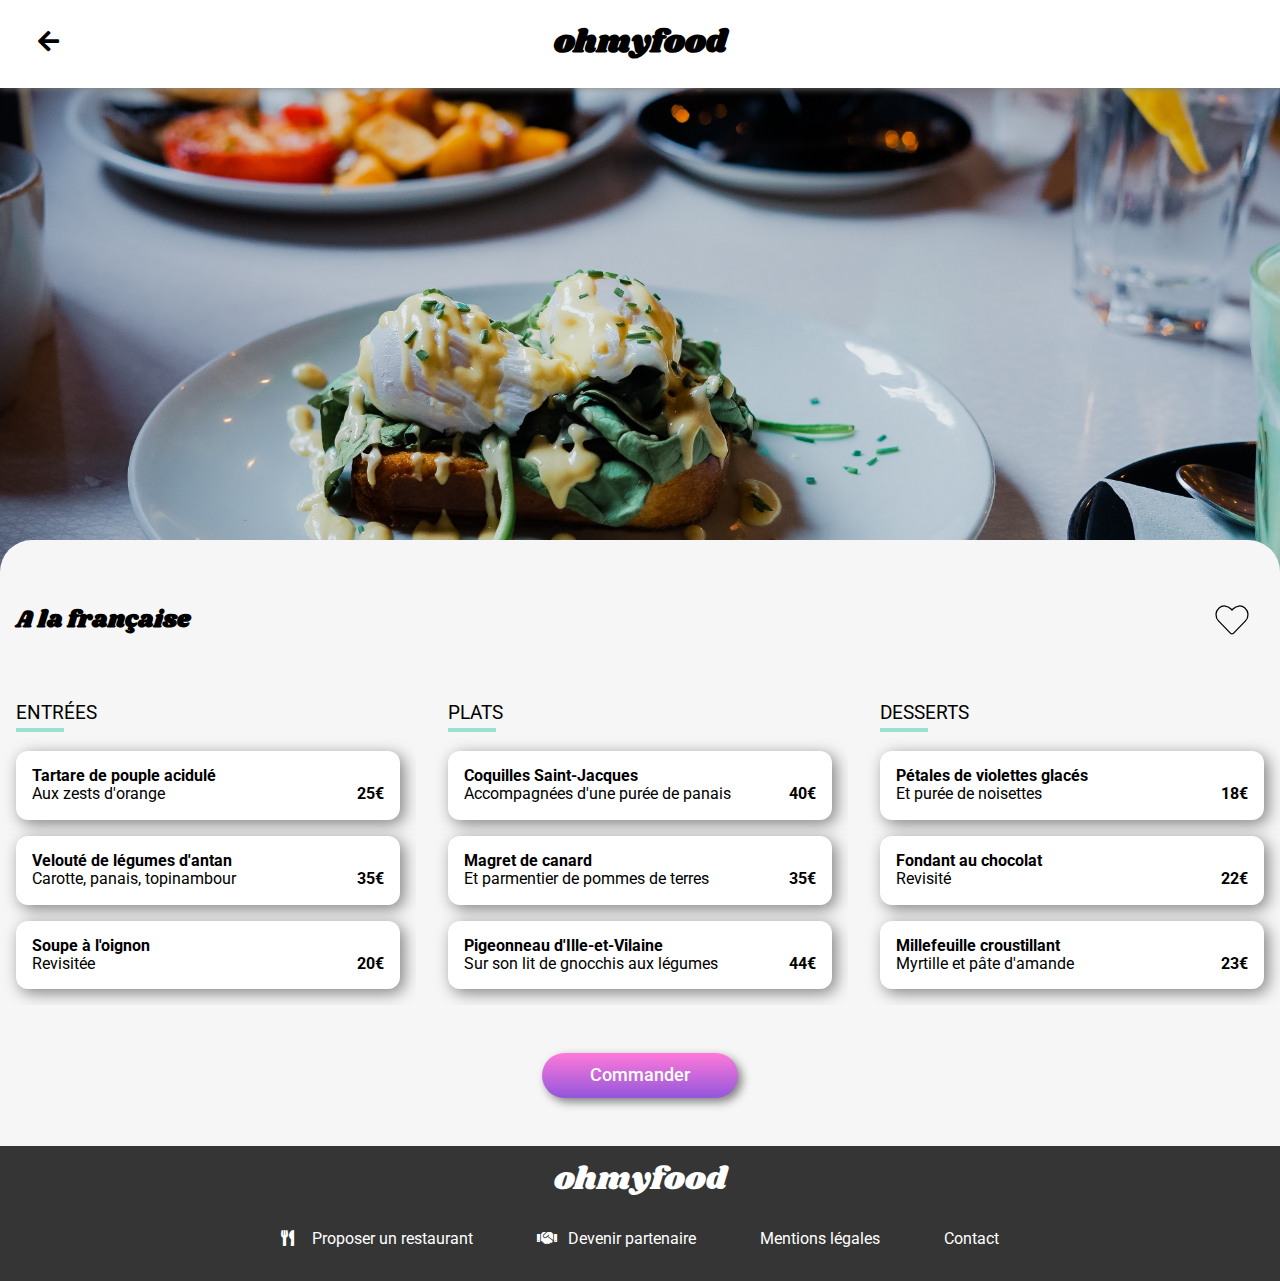
==== a-la-francaise.html @ 1abe5b37 "Ajout du coeur sur a la francaise" ====
<!DOCTYPE html>
<html lang="fr">
<head>
    <meta charset="UTF-8">
    <meta http-equiv="X-UA-Compatible" content="IE=edge">
    <meta name="viewport" content="width=device-width, initial-scale=1.0">
    <title>Le Palette du goût - ohmyfood</title>
    <link rel="stylesheet" href="https://cdnjs.cloudflare.com/ajax/libs/font-awesome/5.15.4/css/all.min.css">
    <link rel="stylesheet" href="stylesheets/main.css">
</head>
<body>

    <header class="header header--arrow">
        <div class="header__container">
            <a href="index.html">
                <i class="fas fa-arrow-left header__icon"></i>
            </a>

            <h1 class="header__logo">ohmyfood</h1>
        </div>
    </header>

    <div class="background">
        <img src="images/restaurants/a-la-francaise.jpg" alt="#" class="background__image">
    </div>


    <main class="main">
        <div class="main__content">
            <h2 class="main__title">A la française</h2>
            <div class=" main__button card__heart">
                <svg class="main__icon card__icon" viewBox="0 0 512 512" title="heart">
                  <path d="M462.3 62.6C407.5 15.9 326 24.3 275.7 76.2L256 96.5l-19.7-20.3C186.1 24.3 104.5 15.9 49.7 62.6c-62.8 53.6-66.1 149.8-9.9 207.9l193.5 199.8c12.5 12.9 32.8 12.9 45.3 0l193.5-199.8c56.3-58.1 53-154.3-9.8-207.9z" />
                  <linearGradient id="heart-gradient" x1="1" x2="1" y1="0" y2="1">
                    <stop offset="0%" stop-color="#9356DC"/>
                    <stop offset="100%" stop-color="#FF79DA"/>
                  </linearGradient>
                </svg>
            </div>
        </div>

        <section class="menu">
            <div class="menu__course">
                <h3 class="menu__title">Entrées</h3>
                <div class="menu__item">
                    <div class="menu__content">
                        <h4 class="menu__name">Tartare de pouple acidulé</h4>
                        <p class="menu__description">Aux zests d'orange</p>                       
                    </div>
                    <div class="menu__price">25€</div>
                </div>

                <div class="menu__item">
                    <div class="menu__content">
                        <h4 class="menu__name">Velouté de légumes d'antan</h4>
                        <p class="menu__description">Carotte, panais, topinambour</p>                       
                    </div>
                    <div class="menu__price">35€</div>
                </div>

                <div class="menu__item">
                    <div class="menu__content">
                        <h4 class="menu__name">Soupe à l'oignon</h4>
                        <p class="menu__description">Revisitée</p>                       
                    </div>
                    <div class="menu__price">20€</div>
                </div>
            </div>

            <div class="menu__course">
                <h3 class="menu__title">Plats</h3>
                <div class="menu__item">
                    <div class="menu__content">
                        <h4 class="menu__name">Coquilles Saint-Jacques</h4>
                        <p class="menu__description">Accompagnées d'une purée de panais</p>                       
                    </div>
                    <div class="menu__price">40€</div>
                </div>

                <div class="menu__item">
                    <div class="menu__content">
                        <h4 class="menu__name">Magret de canard</h4>
                        <p class="menu__description">Et parmentier de pommes de terres</p>                       
                    </div>
                    <div class="menu__price">35€</div>
                </div>

                <div class="menu__item">
                    <div class="menu__content">
                        <h4 class="menu__name">Pigeonneau d'Ille-et-Vilaine</h4>
                        <p class="menu__description">Sur son lit de gnocchis aux légumes</p>                       
                    </div>
                    <div class="menu__price">44€</div>
                </div>
            </div>

            <div class="menu__course">
                <h3 class="menu__title">Desserts</h3>
                <div class="menu__item">
                    <div class="menu__content">
                        <h4 class="menu__name">Pétales de violettes glacés</h4>
                        <p class="menu__description">Et purée de noisettes</p>                       
                    </div>
                    <div class="menu__price">18€</div>
                </div>

                <div class="menu__item">
                    <div class="menu__content">
                        <h4 class="menu__name">Fondant au chocolat</h4>
                        <p class="menu__description">Revisité</p>                       
                    </div>
                    <div class="menu__price">22€</div>
                </div>

                <div class="menu__item">
                    <div class="menu__content">
                        <h4 class="menu__name">Millefeuille croustillant</h4>
                        <p class="menu__description">Myrtille et pâte d'amande</p>                       
                    </div>
                    <div class="menu__price">23€</div>
                </div>
            </div>
        </section>

        <div class="main__button">
            <button class="btn btn--restaurant">Commander</button>
        </div>

        </div>
    </main>

    <footer class="footer">
        <div class="footer__container">
            <span class="footer__logo">ohmyfood</span>
            <ul class="footer__list">
                <li class="footer__element">
                    <a href="#" class="footer__link">
                        <i class="fas fa-utensils footer__icon"></i>
                        Proposer un restaurant
                    </a>
                </li>

                <li class="footer__element">
                    <a href="#" class="footer__link">
                        <i class="fas fa-handshake footer__icon"></i>
                        Devenir partenaire
                    </a>
                </li>

                <li class="footer__element">
                    <a href="#" class="footer__link">Mentions légales</a>
                </li>

                <li class="footer__element">
                    <a href="mailto:janedoe@example.com" class="footer__link">Contact</a>
                </li>
            </ul>
        </div>
    </footer>
    
</body>
</html>
---- stylesheets/main.css ----
@import url("https://fonts.googleapis.com/css2?family=Roboto:ital,wght@0,100;0,300;0,400;0,500;0,700;0,900;1,100;1,300;1,400;1,500;1,700;1,900&display=swap");
@import url("https://fonts.googleapis.com/css2?family=Shrikhand&display=swap");
/*! normalize.css v8.0.1 | MIT License | github.com/necolas/normalize.css */
/* Document
   ========================================================================== */
/**
 * 1. Correct the line height in all browsers.
 * 2. Prevent adjustments of font size after orientation changes in iOS.
 */
html {
  line-height: 1.15;
  /* 1 */
  -webkit-text-size-adjust: 100%;
  /* 2 */
}

/* Sections
   ========================================================================== */
/**
 * Remove the margin in all browsers.
 */
body {
  margin: 0;
}

/**
 * Render the `main` element consistently in IE.
 */
main {
  display: block;
}

/**
 * Correct the font size and margin on `h1` elements within `section` and
 * `article` contexts in Chrome, Firefox, and Safari.
 */
h1 {
  font-size: 2em;
  margin: 0.67em 0;
}

/* Grouping content
   ========================================================================== */
/**
 * 1. Add the correct box sizing in Firefox.
 * 2. Show the overflow in Edge and IE.
 */
hr {
  box-sizing: content-box;
  /* 1 */
  height: 0;
  /* 1 */
  overflow: visible;
  /* 2 */
}

/**
 * 1. Correct the inheritance and scaling of font size in all browsers.
 * 2. Correct the odd `em` font sizing in all browsers.
 */
pre {
  font-family: monospace, monospace;
  /* 1 */
  font-size: 1em;
  /* 2 */
}

/* Text-level semantics
   ========================================================================== */
/**
 * Remove the gray background on active links in IE 10.
 */
a {
  background-color: transparent;
}

/**
 * 1. Remove the bottom border in Chrome 57-
 * 2. Add the correct text decoration in Chrome, Edge, IE, Opera, and Safari.
 */
abbr[title] {
  border-bottom: none;
  /* 1 */
  text-decoration: underline;
  /* 2 */
  text-decoration: underline dotted;
  /* 2 */
}

/**
 * Add the correct font weight in Chrome, Edge, and Safari.
 */
b,
strong {
  font-weight: bolder;
}

/**
 * 1. Correct the inheritance and scaling of font size in all browsers.
 * 2. Correct the odd `em` font sizing in all browsers.
 */
code,
kbd,
samp {
  font-family: monospace, monospace;
  /* 1 */
  font-size: 1em;
  /* 2 */
}

/**
 * Add the correct font size in all browsers.
 */
small {
  font-size: 80%;
}

/**
 * Prevent `sub` and `sup` elements from affecting the line height in
 * all browsers.
 */
sub,
sup {
  font-size: 75%;
  line-height: 0;
  position: relative;
  vertical-align: baseline;
}

sub {
  bottom: -0.25em;
}

sup {
  top: -0.5em;
}

/* Embedded content
   ========================================================================== */
/**
 * Remove the border on images inside links in IE 10.
 */
img {
  border-style: none;
}

/* Forms
   ========================================================================== */
/**
 * 1. Change the font styles in all browsers.
 * 2. Remove the margin in Firefox and Safari.
 */
button,
input,
optgroup,
select,
textarea {
  font-family: inherit;
  /* 1 */
  font-size: 100%;
  /* 1 */
  line-height: 1.15;
  /* 1 */
  margin: 0;
  /* 2 */
}

/**
 * Show the overflow in IE.
 * 1. Show the overflow in Edge.
 */
button,
input {
  /* 1 */
  overflow: visible;
}

/**
 * Remove the inheritance of text transform in Edge, Firefox, and IE.
 * 1. Remove the inheritance of text transform in Firefox.
 */
button,
select {
  /* 1 */
  text-transform: none;
}

/**
 * Correct the inability to style clickable types in iOS and Safari.
 */
button,
[type=button],
[type=reset],
[type=submit] {
  -webkit-appearance: button;
}

/**
 * Remove the inner border and padding in Firefox.
 */
button::-moz-focus-inner,
[type=button]::-moz-focus-inner,
[type=reset]::-moz-focus-inner,
[type=submit]::-moz-focus-inner {
  border-style: none;
  padding: 0;
}

/**
 * Restore the focus styles unset by the previous rule.
 */
button:-moz-focusring,
[type=button]:-moz-focusring,
[type=reset]:-moz-focusring,
[type=submit]:-moz-focusring {
  outline: 1px dotted ButtonText;
}

/**
 * Correct the padding in Firefox.
 */
fieldset {
  padding: 0.35em 0.75em 0.625em;
}

/**
 * 1. Correct the text wrapping in Edge and IE.
 * 2. Correct the color inheritance from `fieldset` elements in IE.
 * 3. Remove the padding so developers are not caught out when they zero out
 *    `fieldset` elements in all browsers.
 */
legend {
  box-sizing: border-box;
  /* 1 */
  color: inherit;
  /* 2 */
  display: table;
  /* 1 */
  max-width: 100%;
  /* 1 */
  padding: 0;
  /* 3 */
  white-space: normal;
  /* 1 */
}

/**
 * Add the correct vertical alignment in Chrome, Firefox, and Opera.
 */
progress {
  vertical-align: baseline;
}

/**
 * Remove the default vertical scrollbar in IE 10+.
 */
textarea {
  overflow: auto;
}

/**
 * 1. Add the correct box sizing in IE 10.
 * 2. Remove the padding in IE 10.
 */
[type=checkbox],
[type=radio] {
  box-sizing: border-box;
  /* 1 */
  padding: 0;
  /* 2 */
}

/**
 * Correct the cursor style of increment and decrement buttons in Chrome.
 */
[type=number]::-webkit-inner-spin-button,
[type=number]::-webkit-outer-spin-button {
  height: auto;
}

/**
 * 1. Correct the odd appearance in Chrome and Safari.
 * 2. Correct the outline style in Safari.
 */
[type=search] {
  -webkit-appearance: textfield;
  /* 1 */
  outline-offset: -2px;
  /* 2 */
}

/**
 * Remove the inner padding in Chrome and Safari on macOS.
 */
[type=search]::-webkit-search-decoration {
  -webkit-appearance: none;
}

/**
 * 1. Correct the inability to style clickable types in iOS and Safari.
 * 2. Change font properties to `inherit` in Safari.
 */
::-webkit-file-upload-button {
  -webkit-appearance: button;
  /* 1 */
  font: inherit;
  /* 2 */
}

/* Interactive
   ========================================================================== */
/*
 * Add the correct display in Edge, IE 10+, and Firefox.
 */
details {
  display: block;
}

/*
 * Add the correct display in all browsers.
 */
summary {
  display: list-item;
}

/* Misc
   ========================================================================== */
/**
 * Add the correct display in IE 10+.
 */
template {
  display: none;
}

/**
 * Add the correct display in IE 10.
 */
[hidden] {
  display: none;
}

body {
  font-family: "Roboto", sans-serif;
}

.btn {
  text-decoration: none;
  border: none;
  padding: 0.75rem 1.5rem;
  font-weight: 500;
  font-size: 1.1rem;
  color: #fff;
  cursor: pointer;
  box-shadow: 0.25rem 0.25rem 10px gray;
  background-image: linear-gradient(0deg, #9356DC, #FF79DA);
  border-radius: 100px;
  transition-duration: 0.25s;
  /** transition au survol */
}
.btn:hover {
  box-shadow: 0.25rem 0.25rem 10px black;
  opacity: 0.9;
}
.btn--restaurant {
  padding: 0.75rem 3rem;
}

.header {
  position: relative;
  padding: 0.25rem;
  box-shadow: 0 0 0.5rem gray;
}
.header__logo {
  font-family: "Shrikhand", sans-serif;
  text-align: center;
}
.header__icon {
  display: flex;
  align-items: center;
  justify-content: center;
  position: absolute;
  left: 2rem;
  height: 2rem;
  width: 2rem;
  font-size: 1.5rem;
  color: #000;
}
.header--arrow {
  position: relative;
}

.footer {
  background-color: #353535;
}
.footer__container {
  display: flex;
  flex-direction: column;
  padding: 1rem;
  position: relative;
  max-width: 1280px;
  margin: auto;
}
.footer__logo {
  font-family: "Shrikhand", sans-serif;
  color: #fff;
  font-size: 1.2rem;
  margin: 0 0 1rem;
}
.footer__list {
  padding: 0;
  margin: 0;
  list-style: none;
}
.footer__element {
  margin: 0.5rem 0;
}
.footer__element:first-child {
  margin-top: 0;
}
.footer__link {
  color: #fff;
  text-decoration: none;
}
.footer__icon {
  width: 1.2rem;
  margin-right: 0.5rem;
}

.city {
  display: flex;
  justify-content: center;
  padding: 1.25rem 1rem;
  background-color: #F3F3F3;
}
.city__form {
  margin: auto;
}
.city__icon {
  margin-right: 0.5rem;
}
.city__input {
  width: 50%;
  border: none;
  background-color: #F3F3F3;
  font-size: 1.1rem;
}

.explore {
  padding: 2rem;
  text-align: center;
  background-color: #FAFAFA;
}
.explore__title {
  margin: 0;
}
.explore__subtitle {
  font-weight: 300;
  margin: 1.5rem 0;
}

.tutorial {
  padding: 2rem 1rem;
}
.tutorial__container {
  max-width: 1200px;
  position: relative;
  margin: auto;
}
.tutorial__title {
  margin-top: 0;
}
.tutorial__list {
  margin: 0;
  padding: 0;
  list-style: none;
  counter-reset: listNumber;
}
.tutorial__step {
  display: flex;
  position: relative;
  padding: 1.5rem;
  margin: 1rem 0 1rem 0.75rem;
  box-shadow: 0.25rem 0.25rem 0.5rem gray;
  border-radius: 1.25rem;
  background-color: #F6F6F6;
}
.tutorial__step::before {
  display: flex;
  justify-content: center;
  align-items: center;
  counter-increment: listNumber 1;
  content: counter(listNumber) " ";
  background-color: #9356DC;
  height: 1.5rem;
  width: 1.5rem;
  border-radius: 100px;
  color: #fff;
  position: absolute;
  left: -0.75rem;
}
.tutorial__icon {
  margin-right: 1rem;
  color: #7E7E7E;
}

.restaurant {
  background-color: #F6F6F6;
  padding: 2rem 1rem;
}
.restaurant__container {
  max-width: 1280px;
  margin: auto;
  position: relative;
}
.restaurant__cards {
  display: grid;
  grid-template-columns: repeat(1, 1fr);
  column-gap: 2rem;
  row-gap: 2rem;
}

.card {
  display: block;
  color: inherit;
  background-color: #fff;
  position: relative;
  text-decoration: none;
  border-radius: 1rem;
  transition: transform 400ms;
}
.card__image {
  object-fit: cover;
  box-shadow: none;
  border-radius: 1rem 1rem 0 0;
  border: none;
  width: 100%;
  height: 12rem;
}
.card__new {
  position: absolute;
  top: 1rem;
  right: 0.75rem;
  background-color: #99e2d0;
  color: #1B6150;
  padding: 0.5rem;
  border-radius: 0.125rem;
}
.card__content {
  display: flex;
  align-items: center;
  padding: 1rem;
  position: relative;
}
.card__text {
  flex: 1;
}
.card__title {
  margin: 0 0 0.25rem;
}
.card__subtitle {
  margin: 0;
}
.card__heart {
  display: flex;
  align-items: center;
  justify-content: center;
  height: 2rem;
  width: 2rem;
  border: none;
  padding: 0;
  cursor: pointer;
  position: relative;
  fill: transparent;
  stroke: black;
  stroke-width: 20;
}
.card__icon {
  font-size: 2rem;
  overflow: visible;
}
@keyframes change-color {
  0% {
    stroke: 20;
    fill: url(#heart-gradient);
    fill-opacity: 0;
  }
  50% {
    stroke: 10;
    fill: url(#heart-gradient);
    fill-opacity: 0.5;
  }
  100% {
    stroke: none;
    fill: url(#heart-gradient);
    fill-opacity: 1;
  }
}
.card__icon:hover {
  animation: change-color 300ms forwards;
}

.background__image {
  object-fit: cover;
  max-width: 100%;
  width: 100%;
  max-height: 32rem;
}

.main {
  position: relative;
  background-color: #F6F6F6;
  border-radius: 2rem 2rem 0 0;
  margin: auto;
  margin-top: -4rem;
  max-width: 1280px;
}
.main__content {
  display: flex;
  align-items: center;
  justify-content: space-between;
  padding: 1rem 2rem 0 1rem;
}
.main__title {
  font-family: "Shrikhand", sans-serif;
}
.main__icon {
  display: flex;
  justify-content: center;
  align-items: center;
  font-size: 2rem;
}
.main__button {
  display: flex;
  justify-content: center;
  padding: 3rem 0;
}

.menu {
  display: grid;
  /*   &__name, &__description{
         white-space: nowrap;
         text-overflow: ellipsis;
         overflow: hidden;
     }*/
}
.menu__course {
  max-width: 100%;
  overflow: hidden;
  padding: 0 1rem;
}
.menu__title {
  text-transform: uppercase;
  position: relative;
  padding-bottom: 0.5rem;
  font-weight: 400;
}
.menu__title::after {
  content: "";
  background-color: #99E2D0;
  height: 0.25rem;
  width: 3rem;
  position: absolute;
  left: 0;
  bottom: 0;
}
.menu__item {
  display: flex;
  background-color: #fff;
  border-radius: 0.75rem;
  box-shadow: 0.25rem 0.25rem 1rem gray;
  margin: 1rem 0;
  cursor: pointer;
  padding: 1rem;
  overflow: hidden;
}
.menu__content {
  flex: 1;
}
.menu__name {
  margin: 0;
}
.menu__description {
  margin: 0;
}
.menu__price {
  display: flex;
  align-items: flex-end;
  padding-left: 0.5rem;
  font-weight: 700;
}
.menu__check {
  display: flex;
  align-items: center;
  justify-content: center;
  background-color: #99E2D0;
  width: 4rem;
  margin: -1rem -5rem -1rem 1rem;
}

.check-wrap {
  display: flex;
  justify-content: center;
  align-items: center;
  background-color: #fff;
  height: 1.6rem;
  width: 1.6rem;
  border-radius: 100px;
}
.check-wrap__icon {
  color: #99E2D0;
}

@media screen and (min-width: 1100px) {
  .tutorial__list {
    display: flex;
  }
  .tutorial__step {
    flex: 1;
    margin: 0 0 0 2rem;
  }
  .tutorial__step:first-child {
    margin-left: 0.75rem;
  }

  .restaurant__cards {
    grid-template-columns: repeat(2, 1fr);
  }

  .footer__logo {
    text-align: center;
    font-size: 2rem;
  }
  .footer__list {
    display: flex;
    justify-content: center;
    margin: 1rem 0;
  }
  .footer__element {
    margin: 0 2rem;
  }
}
@media screen and (min-width: 1000px) {
  .menu {
    grid-template-columns: repeat(3, 1fr);
    column-gap: 1rem;
  }
}

/*# sourceMappingURL=main.css.map */
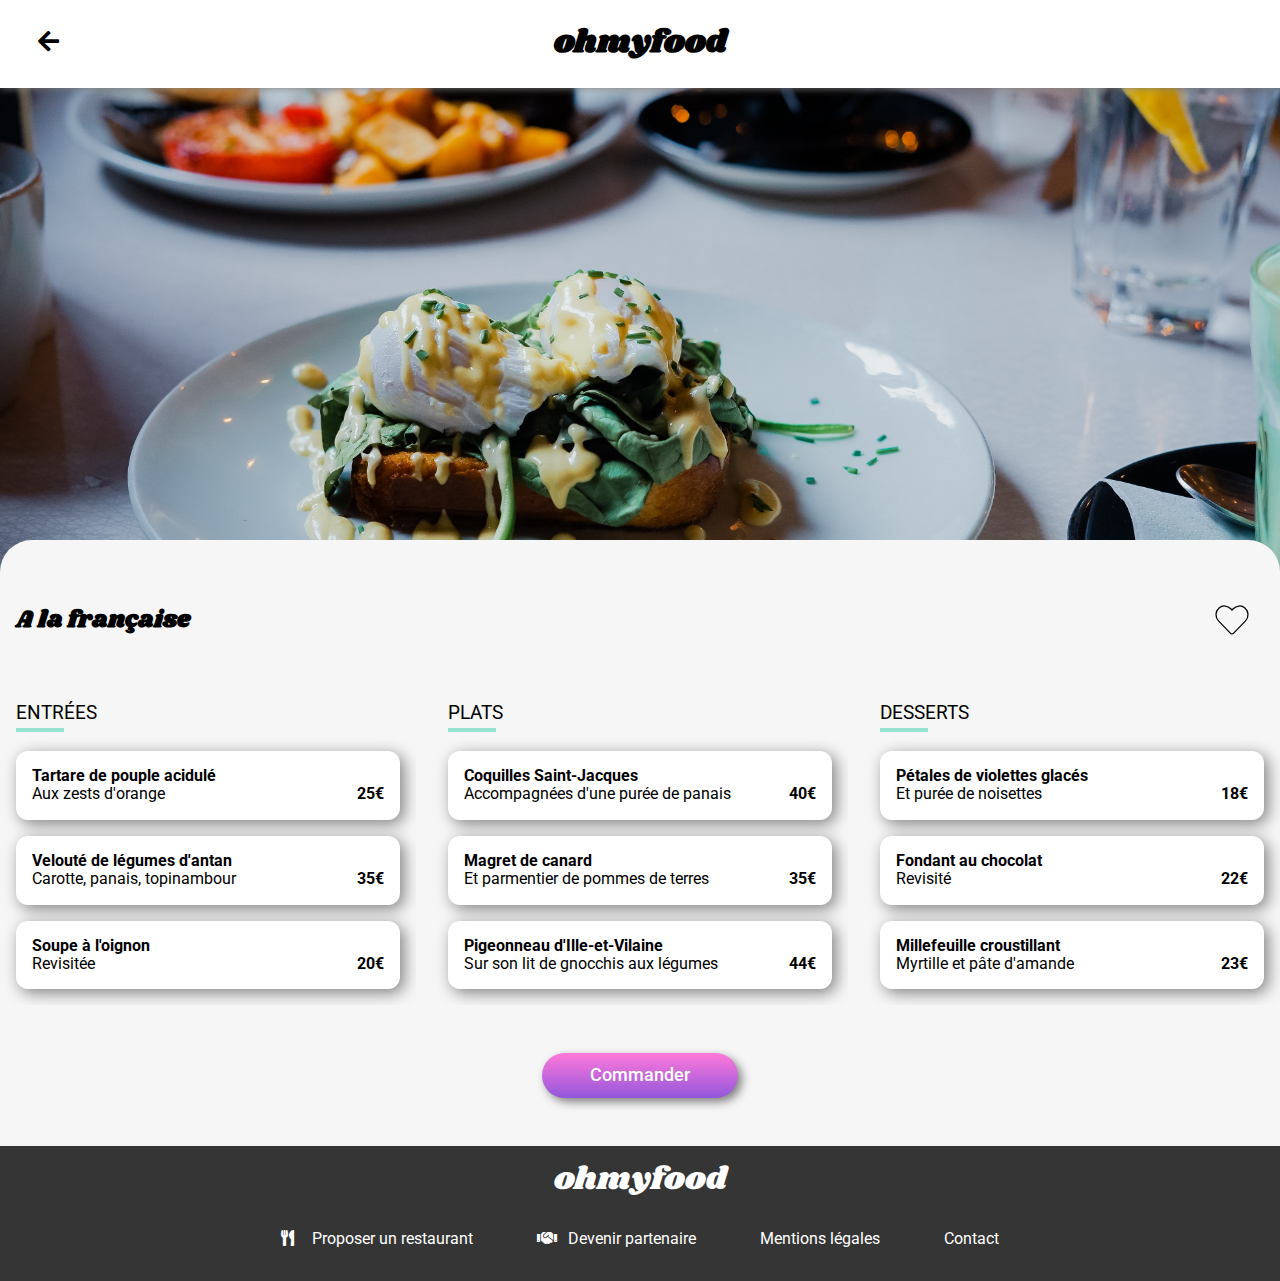
==== commit 62f74b8a: "modification des chemins css des pages restaurants" ====
--- a/a-la-francaise.html
+++ b/a-la-francaise.html
@@ -6,7 +6,7 @@
     <meta name="viewport" content="width=device-width, initial-scale=1.0">
     <title>Le Palette du goût - ohmyfood</title>
     <link rel="stylesheet" href="https://cdnjs.cloudflare.com/ajax/libs/font-awesome/5.15.4/css/all.min.css">
-    <link rel="stylesheet" href="stylesheets/main.css">
+    <link rel="stylesheet" href="stylesheets/css/main.css">
 </head>
 <body>
 
@@ -42,7 +42,7 @@
         <section class="menu">
             <div class="menu__course">
                 <h3 class="menu__title">Entrées</h3>
-                <div class="menu__item">
+                <div class="menu__item delay-1">
                     <div class="menu__content">
                         <h4 class="menu__name">Tartare de pouple acidulé</h4>
                         <p class="menu__description">Aux zests d'orange</p>                       
@@ -50,7 +50,7 @@
                     <div class="menu__price">25€</div>
                 </div>
 
-                <div class="menu__item">
+                <div class="menu__item delay-2">
                     <div class="menu__content">
                         <h4 class="menu__name">Velouté de légumes d'antan</h4>
                         <p class="menu__description">Carotte, panais, topinambour</p>                       
@@ -58,7 +58,7 @@
                     <div class="menu__price">35€</div>
                 </div>
 
-                <div class="menu__item">
+                <div class="menu__item delay-3">
                     <div class="menu__content">
                         <h4 class="menu__name">Soupe à l'oignon</h4>
                         <p class="menu__description">Revisitée</p>                       
@@ -69,7 +69,7 @@
 
             <div class="menu__course">
                 <h3 class="menu__title">Plats</h3>
-                <div class="menu__item">
+                <div class="menu__item delay-1">
                     <div class="menu__content">
                         <h4 class="menu__name">Coquilles Saint-Jacques</h4>
                         <p class="menu__description">Accompagnées d'une purée de panais</p>                       
@@ -77,7 +77,7 @@
                     <div class="menu__price">40€</div>
                 </div>
 
-                <div class="menu__item">
+                <div class="menu__item delay-2">
                     <div class="menu__content">
                         <h4 class="menu__name">Magret de canard</h4>
                         <p class="menu__description">Et parmentier de pommes de terres</p>                       
@@ -85,7 +85,7 @@
                     <div class="menu__price">35€</div>
                 </div>
 
-                <div class="menu__item">
+                <div class="menu__item delay-3">
                     <div class="menu__content">
                         <h4 class="menu__name">Pigeonneau d'Ille-et-Vilaine</h4>
                         <p class="menu__description">Sur son lit de gnocchis aux légumes</p>                       
@@ -96,7 +96,7 @@
 
             <div class="menu__course">
                 <h3 class="menu__title">Desserts</h3>
-                <div class="menu__item">
+                <div class="menu__item delay-1">
                     <div class="menu__content">
                         <h4 class="menu__name">Pétales de violettes glacés</h4>
                         <p class="menu__description">Et purée de noisettes</p>                       
@@ -104,7 +104,7 @@
                     <div class="menu__price">18€</div>
                 </div>
 
-                <div class="menu__item">
+                <div class="menu__item delay-2">
                     <div class="menu__content">
                         <h4 class="menu__name">Fondant au chocolat</h4>
                         <p class="menu__description">Revisité</p>                       
@@ -112,7 +112,7 @@
                     <div class="menu__price">22€</div>
                 </div>
 
-                <div class="menu__item">
+                <div class="menu__item delay-3">
                     <div class="menu__content">
                         <h4 class="menu__name">Millefeuille croustillant</h4>
                         <p class="menu__description">Myrtille et pâte d'amande</p>                       
--- a/stylesheets/css/main.css
+++ b/stylesheets/css/main.css
@@ -0,0 +1,946 @@
+@charset "UTF-8";
+@import url("https://fonts.googleapis.com/css2?family=Roboto:ital,wght@0,100;0,300;0,400;0,500;0,700;0,900;1,100;1,300;1,400;1,500;1,700;1,900&display=swap");
+@import url("https://fonts.googleapis.com/css2?family=Shrikhand&display=swap");
+/** Apparition du "check" au survol des items **/
+@-webkit-keyframes check {
+  0% {
+    margin-right: -5rem;
+  }
+  30% {
+    margin-right: -4rem;
+  }
+  50% {
+    margin-right: -3rem;
+  }
+  80% {
+    margin-right: -2rem;
+  }
+  100% {
+    margin-right: -1rem;
+  }
+}
+@keyframes check {
+  0% {
+    margin-right: -5rem;
+  }
+  30% {
+    margin-right: -4rem;
+  }
+  50% {
+    margin-right: -3rem;
+  }
+  80% {
+    margin-right: -2rem;
+  }
+  100% {
+    margin-right: -1rem;
+  }
+}
+/** Apparition du menu avec délai **/
+@-webkit-keyframes fading {
+  0% {
+    transform: scale(0);
+  }
+  100% {
+    transform: scale(1);
+  }
+}
+@keyframes fading {
+  0% {
+    transform: scale(0);
+  }
+  100% {
+    transform: scale(1);
+  }
+}
+.delay-1 {
+  -webkit-animation: fading 1s ease;
+          animation: fading 1s ease;
+}
+
+.delay-2 {
+  -webkit-animation: fading 1s ease;
+          animation: fading 1s ease;
+  -webkit-animation-delay: 0.2s;
+          animation-delay: 0.2s;
+}
+
+.delay-3 {
+  -webkit-animation: fading 1s ease;
+          animation: fading 1s ease;
+  -webkit-animation-delay: 0.3s;
+          animation-delay: 0.3s;
+}
+
+/** Changement de couleur du coeur au survol **/
+@-webkit-keyframes change-color {
+  0% {
+    stroke: 20;
+    fill: url(#heart-gradient);
+    fill-opacity: 0;
+  }
+  50% {
+    stroke: 10;
+    fill: url(#heart-gradient);
+    fill-opacity: 0.5;
+  }
+  100% {
+    stroke: none;
+    fill: url(#heart-gradient);
+    fill-opacity: 1;
+  }
+}
+@keyframes change-color {
+  0% {
+    stroke: 20;
+    fill: url(#heart-gradient);
+    fill-opacity: 0;
+  }
+  50% {
+    stroke: 10;
+    fill: url(#heart-gradient);
+    fill-opacity: 0.5;
+  }
+  100% {
+    stroke: none;
+    fill: url(#heart-gradient);
+    fill-opacity: 1;
+  }
+}
+/** animation du loader **/
+@-webkit-keyframes loader-out {
+  100% {
+    opacity: 0;
+    z-index: -20;
+  }
+}
+@keyframes loader-out {
+  100% {
+    opacity: 0;
+    z-index: -20;
+  }
+}
+@-webkit-keyframes typing {
+  /** effet machine à écrire **/
+  from {
+    width: 0;
+  }
+  to {
+    width: 100%;
+  }
+}
+@keyframes typing {
+  /** effet machine à écrire **/
+  from {
+    width: 0;
+  }
+  to {
+    width: 100%;
+  }
+}
+@-webkit-keyframes blink {
+  /** clignotement du border-right*/
+  from, to {
+    border-color: transparent;
+  }
+  0% {
+    border-color: #9356DC;
+  }
+  30% {
+    border-color: #99E2D0;
+  }
+  50% {
+    border-color: #FF79DA;
+  }
+}
+@keyframes blink {
+  /** clignotement du border-right*/
+  from, to {
+    border-color: transparent;
+  }
+  0% {
+    border-color: #9356DC;
+  }
+  30% {
+    border-color: #99E2D0;
+  }
+  50% {
+    border-color: #FF79DA;
+  }
+}
+/*! normalize.css v8.0.1 | MIT License | github.com/necolas/normalize.css */
+/* Document
+   ========================================================================== */
+/**
+ * 1. Correct the line height in all browsers.
+ * 2. Prevent adjustments of font size after orientation changes in iOS.
+ */
+html {
+  line-height: 1.15;
+  /* 1 */
+  -webkit-text-size-adjust: 100%;
+  /* 2 */
+}
+
+/* Sections
+   ========================================================================== */
+/**
+ * Remove the margin in all browsers.
+ */
+body {
+  margin: 0;
+}
+
+/**
+ * Render the `main` element consistently in IE.
+ */
+main {
+  display: block;
+}
+
+/**
+ * Correct the font size and margin on `h1` elements within `section` and
+ * `article` contexts in Chrome, Firefox, and Safari.
+ */
+h1 {
+  font-size: 2em;
+  margin: 0.67em 0;
+}
+
+/* Grouping content
+   ========================================================================== */
+/**
+ * 1. Add the correct box sizing in Firefox.
+ * 2. Show the overflow in Edge and IE.
+ */
+hr {
+  box-sizing: content-box;
+  /* 1 */
+  height: 0;
+  /* 1 */
+  overflow: visible;
+  /* 2 */
+}
+
+/**
+ * 1. Correct the inheritance and scaling of font size in all browsers.
+ * 2. Correct the odd `em` font sizing in all browsers.
+ */
+pre {
+  font-family: monospace, monospace;
+  /* 1 */
+  font-size: 1em;
+  /* 2 */
+}
+
+/* Text-level semantics
+   ========================================================================== */
+/**
+ * Remove the gray background on active links in IE 10.
+ */
+a {
+  background-color: transparent;
+}
+
+/**
+ * 1. Remove the bottom border in Chrome 57-
+ * 2. Add the correct text decoration in Chrome, Edge, IE, Opera, and Safari.
+ */
+abbr[title] {
+  border-bottom: none;
+  /* 1 */
+  text-decoration: underline;
+  /* 2 */
+  -webkit-text-decoration: underline dotted;
+          text-decoration: underline dotted;
+  /* 2 */
+}
+
+/**
+ * Add the correct font weight in Chrome, Edge, and Safari.
+ */
+b,
+strong {
+  font-weight: bolder;
+}
+
+/**
+ * 1. Correct the inheritance and scaling of font size in all browsers.
+ * 2. Correct the odd `em` font sizing in all browsers.
+ */
+code,
+kbd,
+samp {
+  font-family: monospace, monospace;
+  /* 1 */
+  font-size: 1em;
+  /* 2 */
+}
+
+/**
+ * Add the correct font size in all browsers.
+ */
+small {
+  font-size: 80%;
+}
+
+/**
+ * Prevent `sub` and `sup` elements from affecting the line height in
+ * all browsers.
+ */
+sub,
+sup {
+  font-size: 75%;
+  line-height: 0;
+  position: relative;
+  vertical-align: baseline;
+}
+
+sub {
+  bottom: -0.25em;
+}
+
+sup {
+  top: -0.5em;
+}
+
+/* Embedded content
+   ========================================================================== */
+/**
+ * Remove the border on images inside links in IE 10.
+ */
+img {
+  border-style: none;
+}
+
+/* Forms
+   ========================================================================== */
+/**
+ * 1. Change the font styles in all browsers.
+ * 2. Remove the margin in Firefox and Safari.
+ */
+button,
+input,
+optgroup,
+select,
+textarea {
+  font-family: inherit;
+  /* 1 */
+  font-size: 100%;
+  /* 1 */
+  line-height: 1.15;
+  /* 1 */
+  margin: 0;
+  /* 2 */
+}
+
+/**
+ * Show the overflow in IE.
+ * 1. Show the overflow in Edge.
+ */
+button,
+input {
+  /* 1 */
+  overflow: visible;
+}
+
+/**
+ * Remove the inheritance of text transform in Edge, Firefox, and IE.
+ * 1. Remove the inheritance of text transform in Firefox.
+ */
+button,
+select {
+  /* 1 */
+  text-transform: none;
+}
+
+/**
+ * Correct the inability to style clickable types in iOS and Safari.
+ */
+button,
+[type=button],
+[type=reset],
+[type=submit] {
+  -webkit-appearance: button;
+}
+
+/**
+ * Remove the inner border and padding in Firefox.
+ */
+button::-moz-focus-inner,
+[type=button]::-moz-focus-inner,
+[type=reset]::-moz-focus-inner,
+[type=submit]::-moz-focus-inner {
+  border-style: none;
+  padding: 0;
+}
+
+/**
+ * Restore the focus styles unset by the previous rule.
+ */
+button:-moz-focusring,
+[type=button]:-moz-focusring,
+[type=reset]:-moz-focusring,
+[type=submit]:-moz-focusring {
+  outline: 1px dotted ButtonText;
+}
+
+/**
+ * Correct the padding in Firefox.
+ */
+fieldset {
+  padding: 0.35em 0.75em 0.625em;
+}
+
+/**
+ * 1. Correct the text wrapping in Edge and IE.
+ * 2. Correct the color inheritance from `fieldset` elements in IE.
+ * 3. Remove the padding so developers are not caught out when they zero out
+ *    `fieldset` elements in all browsers.
+ */
+legend {
+  box-sizing: border-box;
+  /* 1 */
+  color: inherit;
+  /* 2 */
+  display: table;
+  /* 1 */
+  max-width: 100%;
+  /* 1 */
+  padding: 0;
+  /* 3 */
+  white-space: normal;
+  /* 1 */
+}
+
+/**
+ * Add the correct vertical alignment in Chrome, Firefox, and Opera.
+ */
+progress {
+  vertical-align: baseline;
+}
+
+/**
+ * Remove the default vertical scrollbar in IE 10+.
+ */
+textarea {
+  overflow: auto;
+}
+
+/**
+ * 1. Add the correct box sizing in IE 10.
+ * 2. Remove the padding in IE 10.
+ */
+[type=checkbox],
+[type=radio] {
+  box-sizing: border-box;
+  /* 1 */
+  padding: 0;
+  /* 2 */
+}
+
+/**
+ * Correct the cursor style of increment and decrement buttons in Chrome.
+ */
+[type=number]::-webkit-inner-spin-button,
+[type=number]::-webkit-outer-spin-button {
+  height: auto;
+}
+
+/**
+ * 1. Correct the odd appearance in Chrome and Safari.
+ * 2. Correct the outline style in Safari.
+ */
+[type=search] {
+  -webkit-appearance: textfield;
+  /* 1 */
+  outline-offset: -2px;
+  /* 2 */
+}
+
+/**
+ * Remove the inner padding in Chrome and Safari on macOS.
+ */
+[type=search]::-webkit-search-decoration {
+  -webkit-appearance: none;
+}
+
+/**
+ * 1. Correct the inability to style clickable types in iOS and Safari.
+ * 2. Change font properties to `inherit` in Safari.
+ */
+::-webkit-file-upload-button {
+  -webkit-appearance: button;
+  /* 1 */
+  font: inherit;
+  /* 2 */
+}
+
+/* Interactive
+   ========================================================================== */
+/*
+ * Add the correct display in Edge, IE 10+, and Firefox.
+ */
+details {
+  display: block;
+}
+
+/*
+ * Add the correct display in all browsers.
+ */
+summary {
+  display: list-item;
+}
+
+/* Misc
+   ========================================================================== */
+/**
+ * Add the correct display in IE 10+.
+ */
+template {
+  display: none;
+}
+
+/**
+ * Add the correct display in IE 10.
+ */
+[hidden] {
+  display: none;
+}
+
+body {
+  font-family: "Roboto", sans-serif;
+}
+
+.btn {
+  text-decoration: none;
+  border: none;
+  padding: 0.75rem 1.5rem;
+  font-weight: 500;
+  font-size: 1.1rem;
+  color: #fff;
+  cursor: pointer;
+  box-shadow: 0.25rem 0.25rem 10px gray;
+  background-image: linear-gradient(0deg, #9356DC, #FF79DA);
+  border-radius: 100px;
+  transition-duration: 0.25s;
+  /** transition au survol */
+}
+.btn:hover {
+  box-shadow: 0.25rem 0.25rem 10px #464646;
+  opacity: 0.9;
+}
+.btn--restaurant {
+  padding: 0.75rem 3rem;
+}
+
+.header {
+  position: relative;
+  padding: 0.25rem;
+  box-shadow: 0 0 0.5rem gray;
+}
+.header__logo {
+  font-family: "Shrikhand", sans-serif;
+  text-align: center;
+}
+.header__icon {
+  display: flex;
+  justify-content: center;
+  align-items: center;
+  position: absolute;
+  left: 2rem;
+  height: 2rem;
+  width: 2rem;
+  font-size: 1.5rem;
+  color: #000;
+}
+.header--arrow {
+  position: relative;
+}
+
+.footer {
+  background-color: #353535;
+}
+.footer__container {
+  display: flex;
+  flex-direction: column;
+  padding: 1rem;
+  position: relative;
+  max-width: 1280px;
+  margin: auto;
+}
+.footer__logo {
+  font-family: "Shrikhand", sans-serif;
+  color: #fff;
+  font-size: 1.2rem;
+  margin: 0 0 1rem;
+}
+.footer__list {
+  padding: 0;
+  margin: 0;
+  list-style: none;
+}
+.footer__element {
+  margin: 0.5rem 0;
+}
+.footer__element:first-child {
+  margin-top: 0;
+}
+.footer__link {
+  color: #fff;
+  text-decoration: none;
+}
+.footer__icon {
+  width: 1.2rem;
+  margin-right: 0.5rem;
+}
+
+.loader {
+  display: flex;
+  justify-content: center;
+  align-items: center;
+  position: fixed;
+  height: 100%;
+  width: 100%;
+  background-color: #fff;
+  -webkit-animation: loader-out 3s forwards 1.5s;
+          animation: loader-out 3s forwards 1.5s;
+  z-index: 1000;
+}
+.loader__content {
+  font-family: "Shrikhand", sans-serif;
+  font-size: 20px;
+}
+.loader h1 {
+  margin-bottom: 2rem;
+  overflow: hidden;
+  white-space: nowrap;
+  border-right: 0.15em solid gray;
+  letter-spacing: 0.15em;
+  -webkit-animation: typing 1.5s steps(40, end), blink 0.75s step-end infinite;
+          animation: typing 1.5s steps(40, end), blink 0.75s step-end infinite;
+}
+
+.city {
+  display: flex;
+  justify-content: center;
+  align-items: center;
+  padding: 1.25rem 1rem;
+  background-color: #F3F3F3;
+}
+.city__form {
+  margin: auto;
+}
+.city__icon {
+  margin-right: 0.5rem;
+}
+.city__input {
+  width: 50%;
+  border: none;
+  background-color: #F3F3F3;
+  font-size: 1.1rem;
+}
+
+.explore {
+  padding: 2rem;
+  text-align: center;
+  background-color: #FAFAFA;
+}
+.explore__title {
+  margin: 0;
+}
+.explore__subtitle {
+  font-weight: 300;
+  margin: 1.5rem 0;
+}
+
+.tutorial {
+  padding: 2rem 1rem;
+}
+.tutorial__container {
+  max-width: 1200px;
+  position: relative;
+  margin: auto;
+}
+.tutorial__title {
+  margin-top: 0;
+}
+.tutorial__list {
+  margin: 0;
+  padding: 0;
+  list-style: none;
+  counter-reset: listNumber;
+}
+.tutorial__step {
+  display: flex;
+  position: relative;
+  padding: 1.5rem;
+  margin: 1rem 0 1rem 0.75rem;
+  box-shadow: 0.25rem 0.25rem 0.5rem gray;
+  border-radius: 1.25rem;
+  background-color: #F6F6F6;
+}
+.tutorial__step::before {
+  display: flex;
+  justify-content: center;
+  align-items: center;
+  counter-increment: listNumber 1;
+  content: counter(listNumber) " ";
+  background-color: #9356DC;
+  height: 1.5rem;
+  width: 1.5rem;
+  border-radius: 100px;
+  color: #fff;
+  position: absolute;
+  left: -0.75rem;
+}
+.tutorial__icon {
+  margin-right: 1rem;
+  color: #7E7E7E;
+}
+
+.restaurant {
+  background-color: #F6F6F6;
+  padding: 2rem 1rem;
+}
+.restaurant__container {
+  max-width: 1280px;
+  margin: auto;
+  position: relative;
+}
+.restaurant__cards {
+  display: grid;
+  grid-template-columns: repeat(1, 1fr);
+  -moz-column-gap: 2rem;
+       column-gap: 2rem;
+  row-gap: 2rem;
+}
+
+.card {
+  display: block;
+  color: inherit;
+  background-color: #fff;
+  position: relative;
+  text-decoration: none;
+  border-radius: 1rem;
+  transition: transform 400ms;
+}
+.card__image {
+  -o-object-fit: cover;
+     object-fit: cover;
+  box-shadow: none;
+  border-radius: 1rem 1rem 0 0;
+  border: none;
+  width: 100%;
+  height: 12rem;
+}
+.card__new {
+  position: absolute;
+  top: 1rem;
+  right: 0.75rem;
+  background-color: #99E2D0;
+  color: #1B6150;
+  padding: 0.5rem;
+  border-radius: 0.125rem;
+}
+.card__content {
+  display: flex;
+  justify-content: center;
+  align-items: center;
+  padding: 1rem;
+  position: relative;
+}
+.card__text {
+  flex: 1;
+}
+.card__title {
+  margin: 0 0 0.25rem;
+}
+.card__subtitle {
+  margin: 0;
+}
+.card__heart {
+  display: flex;
+  justify-content: center;
+  align-items: center;
+  height: 2rem;
+  width: 2rem;
+  border: none;
+  padding: 0;
+  cursor: pointer;
+  position: relative;
+  fill: transparent;
+  stroke: black;
+  stroke-width: 20;
+}
+.card__icon {
+  font-size: 2rem;
+  overflow: visible;
+}
+.card__icon:hover {
+  -webkit-animation: change-color 300ms forwards;
+          animation: change-color 300ms forwards;
+}
+
+.background__image {
+  -o-object-fit: cover;
+     object-fit: cover;
+  max-width: 100%;
+  width: 100%;
+  max-height: 32rem;
+}
+
+.main {
+  position: relative;
+  background-color: #F6F6F6;
+  border-radius: 2rem 2rem 0 0;
+  margin: auto;
+  margin-top: -4rem;
+  max-width: 1280px;
+}
+.main__content {
+  display: flex;
+  align-items: center;
+  justify-content: space-between;
+  padding: 1rem 2rem 0 1rem;
+}
+.main__title {
+  font-family: "Shrikhand", sans-serif;
+}
+.main__icon {
+  display: flex;
+  justify-content: center;
+  align-items: center;
+  font-size: 2rem;
+}
+.main__button {
+  display: flex;
+  justify-content: center;
+  align-items: center;
+  padding: 3rem 0;
+}
+
+.menu {
+  display: grid;
+}
+.menu__course {
+  max-width: 100%;
+  overflow: hidden;
+  padding: 0 1rem;
+}
+.menu__title {
+  text-transform: uppercase;
+  position: relative;
+  padding-bottom: 0.5rem;
+  font-weight: 400;
+}
+.menu__title::after {
+  content: "";
+  background-color: #99E2D0;
+  height: 0.25rem;
+  width: 3rem;
+  position: absolute;
+  left: 0;
+  bottom: 0;
+}
+.menu__item {
+  display: flex;
+  background-color: #fff;
+  border-radius: 0.75rem;
+  box-shadow: 0.25rem 0.25rem 1rem gray;
+  margin: 1rem 0;
+  cursor: pointer;
+  padding: 1rem;
+  overflow: hidden;
+  max-width: 100%;
+}
+.menu__content {
+  flex: 1;
+  overflow: hidden;
+}
+.menu__name {
+  margin: 0;
+  white-space: nowrap;
+  overflow: hidden;
+  text-overflow: ellipsis;
+}
+.menu__description {
+  margin: 0;
+  white-space: nowrap;
+  overflow: hidden;
+  text-overflow: ellipsis;
+}
+.menu__price {
+  display: flex;
+  align-items: flex-end;
+  padding-left: 0.5rem;
+  font-weight: 700;
+}
+.menu__check {
+  display: flex;
+  justify-content: center;
+  align-items: center;
+  background-color: #99E2D0;
+  width: 4rem;
+  margin: -1rem -5rem -1rem 1rem;
+}
+.menu__item:hover .menu__check {
+  -webkit-animation: check 180ms forwards;
+          animation: check 180ms forwards;
+}
+.menu__item:hover .menu__check .check-wrap {
+  transform: rotate(0);
+}
+
+.check-wrap {
+  display: flex;
+  justify-content: center;
+  align-items: center;
+  background-color: #fff;
+  height: 1.6rem;
+  width: 1.6rem;
+  border-radius: 100px;
+  transform: rotate(180deg);
+  transition-duration: 0.7s;
+}
+.check-wrap__icon {
+  color: #99E2D0;
+}
+
+@media screen and (min-width: 1100px) {
+  .tutorial__list {
+    display: flex;
+  }
+  .tutorial__step {
+    flex: 1;
+    margin: 0 0 0 2rem;
+  }
+  .tutorial__step:first-child {
+    margin-left: 0.75rem;
+  }
+
+  .restaurant__cards {
+    grid-template-columns: repeat(2, 1fr);
+  }
+
+  .footer__logo {
+    text-align: center;
+    font-size: 2rem;
+  }
+  .footer__list {
+    display: flex;
+    justify-content: center;
+    align-items: center;
+    margin: 1rem 0;
+  }
+  .footer__element {
+    margin: 0 2rem;
+  }
+}
+@media screen and (min-width: 1000px) {
+  .menu {
+    grid-template-columns: repeat(3, 1fr);
+    -moz-column-gap: 1rem;
+         column-gap: 1rem;
+  }
+}/*# sourceMappingURL=main.css.map */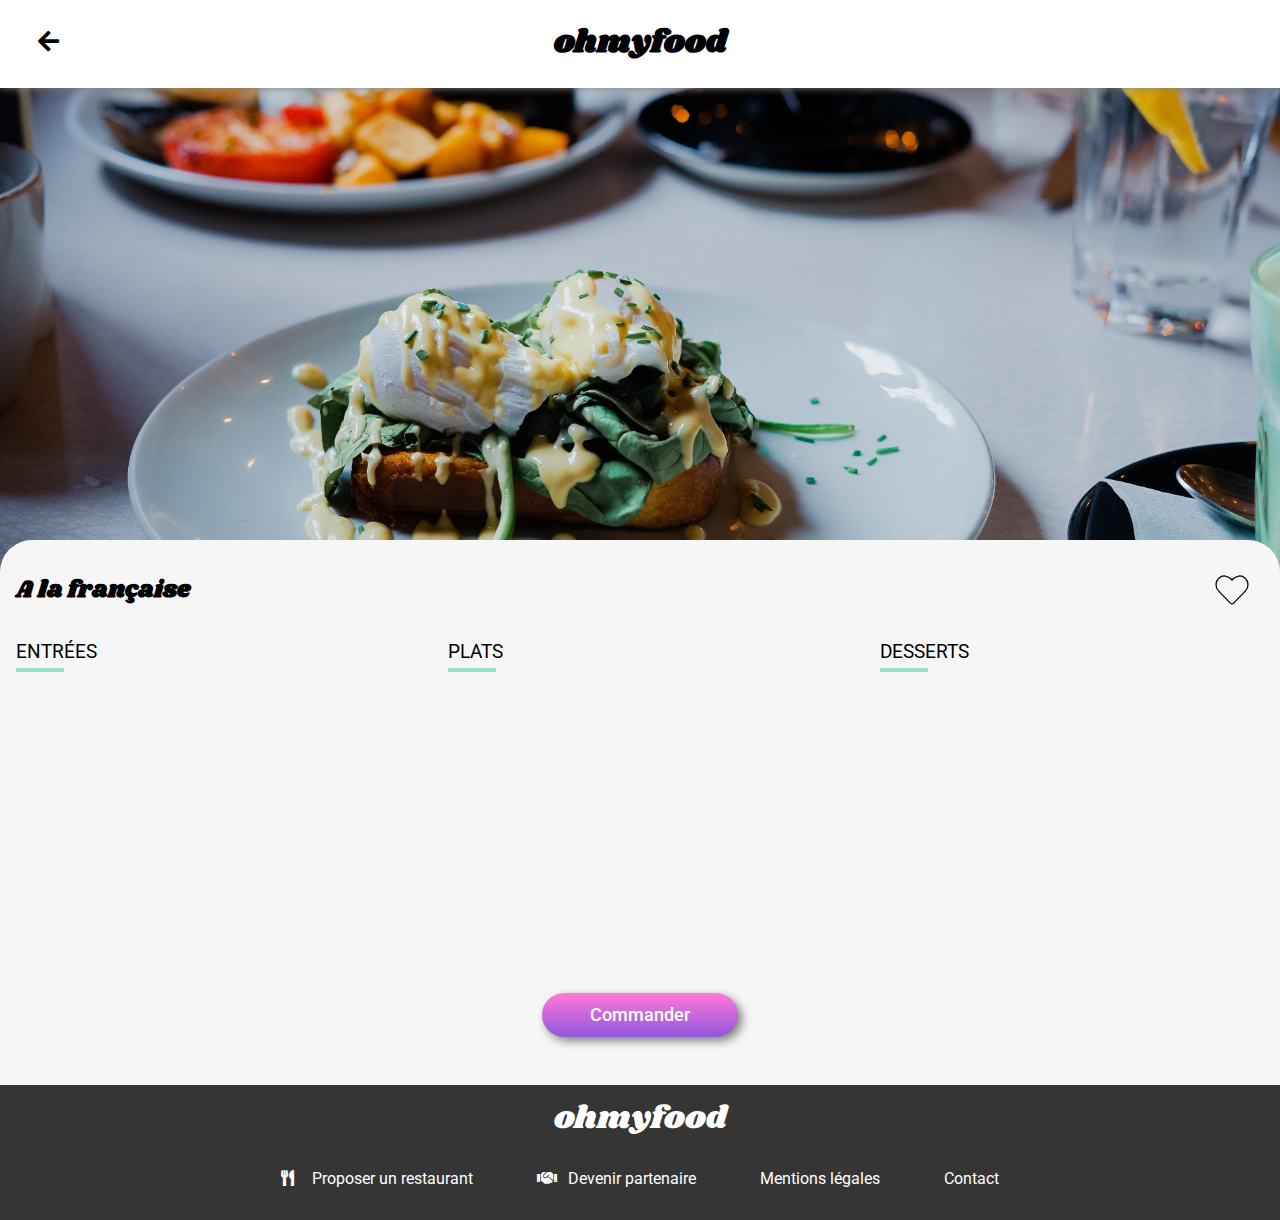
==== commit 2b625ee4: "modification coeur sur menu" ====
--- a/a-la-francaise.html
+++ b/a-la-francaise.html
@@ -28,8 +28,8 @@
     <main class="main">
         <div class="main__content">
             <h2 class="main__title">A la française</h2>
-            <div class=" main__button card__heart">
-                <svg class="main__icon card__icon" viewBox="0 0 512 512" title="heart">
+            <div class="card__heart">
+                <svg class="main__icon card__icon" viewBox="0 0 512 512">
                   <path d="M462.3 62.6C407.5 15.9 326 24.3 275.7 76.2L256 96.5l-19.7-20.3C186.1 24.3 104.5 15.9 49.7 62.6c-62.8 53.6-66.1 149.8-9.9 207.9l193.5 199.8c12.5 12.9 32.8 12.9 45.3 0l193.5-199.8c56.3-58.1 53-154.3-9.8-207.9z" />
                   <linearGradient id="heart-gradient" x1="1" x2="1" y1="0" y2="1">
                     <stop offset="0%" stop-color="#9356DC"/>
@@ -48,6 +48,11 @@
                         <p class="menu__description">Aux zests d'orange</p>                       
                     </div>
                     <div class="menu__price">25€</div>
+                    <div class="menu__check">
+                        <div class="check-wrap">
+                            <i class="fas fa-check check-wrap__icon"></i>
+                        </div>
+                    </div>
                 </div>
 
                 <div class="menu__item delay-2">
@@ -56,6 +61,11 @@
                         <p class="menu__description">Carotte, panais, topinambour</p>                       
                     </div>
                     <div class="menu__price">35€</div>
+                    <div class="menu__check">
+                        <div class="check-wrap">
+                            <i class="fas fa-check check-wrap__icon"></i>
+                        </div>
+                    </div>
                 </div>
 
                 <div class="menu__item delay-3">
@@ -64,6 +74,11 @@
                         <p class="menu__description">Revisitée</p>                       
                     </div>
                     <div class="menu__price">20€</div>
+                    <div class="menu__check">
+                        <div class="check-wrap">
+                            <i class="fas fa-check check-wrap__icon"></i>
+                        </div>
+                    </div>
                 </div>
             </div>
 
@@ -75,6 +90,11 @@
                         <p class="menu__description">Accompagnées d'une purée de panais</p>                       
                     </div>
                     <div class="menu__price">40€</div>
+                    <div class="menu__check">
+                        <div class="check-wrap">
+                            <i class="fas fa-check check-wrap__icon"></i>
+                        </div>
+                    </div>
                 </div>
 
                 <div class="menu__item delay-2">
@@ -83,6 +103,11 @@
                         <p class="menu__description">Et parmentier de pommes de terres</p>                       
                     </div>
                     <div class="menu__price">35€</div>
+                    <div class="menu__check">
+                        <div class="check-wrap">
+                            <i class="fas fa-check check-wrap__icon"></i>
+                        </div>
+                    </div>
                 </div>
 
                 <div class="menu__item delay-3">
@@ -91,6 +116,11 @@
                         <p class="menu__description">Sur son lit de gnocchis aux légumes</p>                       
                     </div>
                     <div class="menu__price">44€</div>
+                    <div class="menu__check">
+                        <div class="check-wrap">
+                            <i class="fas fa-check check-wrap__icon"></i>
+                        </div>
+                    </div>
                 </div>
             </div>
 
@@ -102,6 +132,11 @@
                         <p class="menu__description">Et purée de noisettes</p>                       
                     </div>
                     <div class="menu__price">18€</div>
+                    <div class="menu__check">
+                        <div class="check-wrap">
+                            <i class="fas fa-check check-wrap__icon"></i>
+                        </div>
+                    </div>
                 </div>
 
                 <div class="menu__item delay-2">
@@ -110,6 +145,11 @@
                         <p class="menu__description">Revisité</p>                       
                     </div>
                     <div class="menu__price">22€</div>
+                    <div class="menu__check">
+                        <div class="check-wrap">
+                            <i class="fas fa-check check-wrap__icon"></i>
+                        </div>
+                    </div>
                 </div>
 
                 <div class="menu__item delay-3">
@@ -118,14 +158,17 @@
                         <p class="menu__description">Myrtille et pâte d'amande</p>                       
                     </div>
                     <div class="menu__price">23€</div>
+                    <div class="menu__check">
+                        <div class="check-wrap">
+                            <i class="fas fa-check check-wrap__icon"></i>
+                        </div>
+                    </div>
                 </div>
             </div>
         </section>
 
         <div class="main__button">
             <button class="btn btn--restaurant">Commander</button>
-        </div>
-
         </div>
     </main>
 
--- a/stylesheets/css/main.css
+++ b/stylesheets/css/main.css
@@ -54,20 +54,20 @@
   }
 }
 .delay-1 {
-  -webkit-animation: fading 1s ease;
-          animation: fading 1s ease;
+  -webkit-animation: fading 1s forwards;
+          animation: fading 1s forwards;
 }
 
 .delay-2 {
-  -webkit-animation: fading 1s ease;
-          animation: fading 1s ease;
+  -webkit-animation: fading 1s forwards;
+          animation: fading 1s forwards;
   -webkit-animation-delay: 0.2s;
           animation-delay: 0.2s;
 }
 
 .delay-3 {
-  -webkit-animation: fading 1s ease;
-          animation: fading 1s ease;
+  -webkit-animation: fading 1s forwards;
+          animation: fading 1s forwards;
   -webkit-animation-delay: 0.3s;
           animation-delay: 0.3s;
 }
@@ -75,34 +75,34 @@
 /** Changement de couleur du coeur au survol **/
 @-webkit-keyframes change-color {
   0% {
-    stroke: 20;
+    stroke-width: 20;
     fill: url(#heart-gradient);
     fill-opacity: 0;
   }
   50% {
-    stroke: 10;
+    stroke-width: 10;
     fill: url(#heart-gradient);
     fill-opacity: 0.5;
   }
   100% {
-    stroke: none;
+    stroke-width: 0;
     fill: url(#heart-gradient);
     fill-opacity: 1;
   }
 }
 @keyframes change-color {
   0% {
-    stroke: 20;
+    stroke-width: 20;
     fill: url(#heart-gradient);
     fill-opacity: 0;
   }
   50% {
-    stroke: 10;
+    stroke-width: 10;
     fill: url(#heart-gradient);
     fill-opacity: 0.5;
   }
   100% {
-    stroke: none;
+    stroke-width: 0;
     fill: url(#heart-gradient);
     fill-opacity: 1;
   }
@@ -853,6 +853,7 @@
   padding: 1rem;
   overflow: hidden;
   max-width: 100%;
+  transform: scale(0);
 }
 .menu__content {
   flex: 1;
@@ -907,7 +908,7 @@
   color: #99E2D0;
 }
 
-@media screen and (min-width: 1100px) {
+@media screen and (min-width: 768px) {
   .tutorial__list {
     display: flex;
   }
@@ -937,7 +938,7 @@
     margin: 0 2rem;
   }
 }
-@media screen and (min-width: 1000px) {
+@media screen and (min-width: 768px) {
   .menu {
     grid-template-columns: repeat(3, 1fr);
     -moz-column-gap: 1rem;
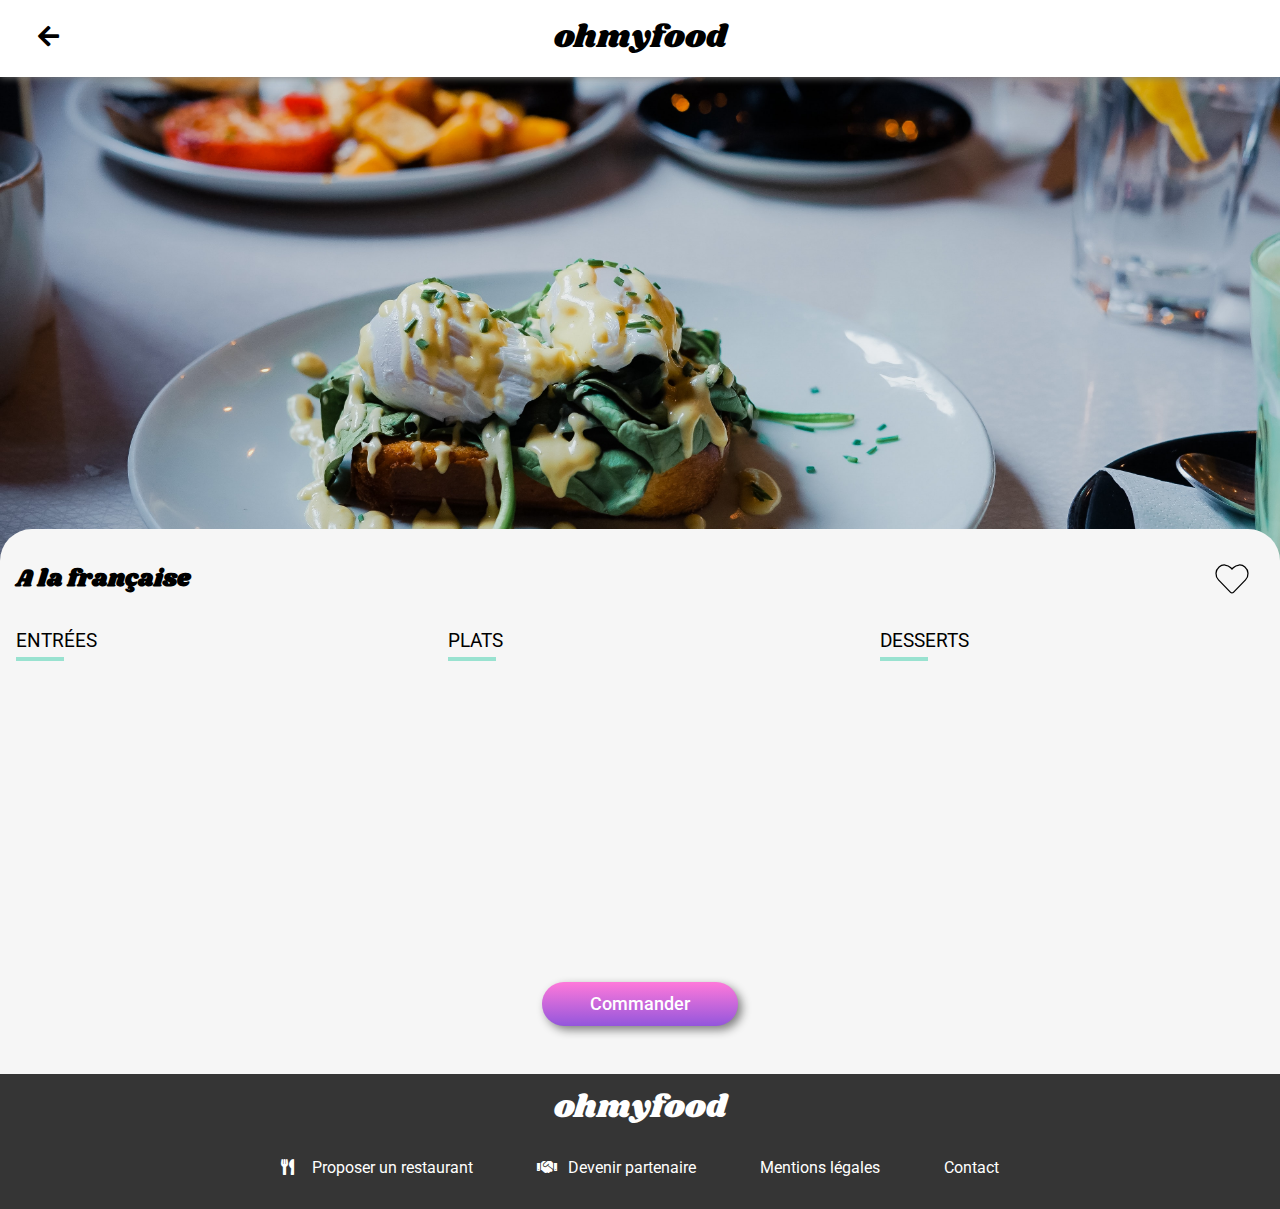
==== commit 6a132b21: "modification du logo pour le rendre cliquable" ====
--- a/a-la-francaise.html
+++ b/a-la-francaise.html
@@ -16,7 +16,7 @@
                 <i class="fas fa-arrow-left header__icon"></i>
             </a>
 
-            <h1 class="header__logo">ohmyfood</h1>
+            <a href="index.html" class="header__logo">ohmyfood</a>
         </div>
     </header>
 
--- a/stylesheets/css/main.css
+++ b/stylesheets/css/main.css
@@ -39,35 +39,35 @@
 /** Apparition du menu avec délai **/
 @-webkit-keyframes fading {
   0% {
-    transform: scale(0);
+    transform: scaleY(0);
   }
   100% {
-    transform: scale(1);
+    transform: scaleY(1);
   }
 }
 @keyframes fading {
   0% {
-    transform: scale(0);
+    transform: scaleY(0);
   }
   100% {
-    transform: scale(1);
+    transform: scaleY(1);
   }
 }
 .delay-1 {
-  -webkit-animation: fading 1s forwards;
-          animation: fading 1s forwards;
+  -webkit-animation: fading 500ms linear both;
+          animation: fading 500ms linear both;
 }
 
 .delay-2 {
-  -webkit-animation: fading 1s forwards;
-          animation: fading 1s forwards;
+  -webkit-animation: fading 500ms linear both;
+          animation: fading 500ms linear both;
   -webkit-animation-delay: 0.2s;
           animation-delay: 0.2s;
 }
 
 .delay-3 {
-  -webkit-animation: fading 1s forwards;
-          animation: fading 1s forwards;
+  -webkit-animation: fading 500ms linear both;
+          animation: fading 500ms linear both;
   -webkit-animation-delay: 0.3s;
           animation-delay: 0.3s;
 }
@@ -540,8 +540,14 @@
   box-shadow: 0 0 0.5rem gray;
 }
 .header__logo {
+  display: flex;
+  justify-content: center;
+  align-items: center;
   font-family: "Shrikhand", sans-serif;
-  text-align: center;
+  text-decoration: none;
+  font-size: 2rem;
+  color: black;
+  margin: 1rem 0;
 }
 .header__icon {
   display: flex;
@@ -627,6 +633,7 @@
   align-items: center;
   padding: 1.25rem 1rem;
   background-color: #F3F3F3;
+  text-align: center;
 }
 .city__form {
   margin: auto;
@@ -652,6 +659,7 @@
 .explore__subtitle {
   font-weight: 300;
   margin: 1.5rem 0;
+  margin-bottom: 2rem;
 }
 
 .tutorial {
@@ -854,6 +862,7 @@
   overflow: hidden;
   max-width: 100%;
   transform: scale(0);
+  transform-origin: bottom;
 }
 .menu__content {
   flex: 1;
